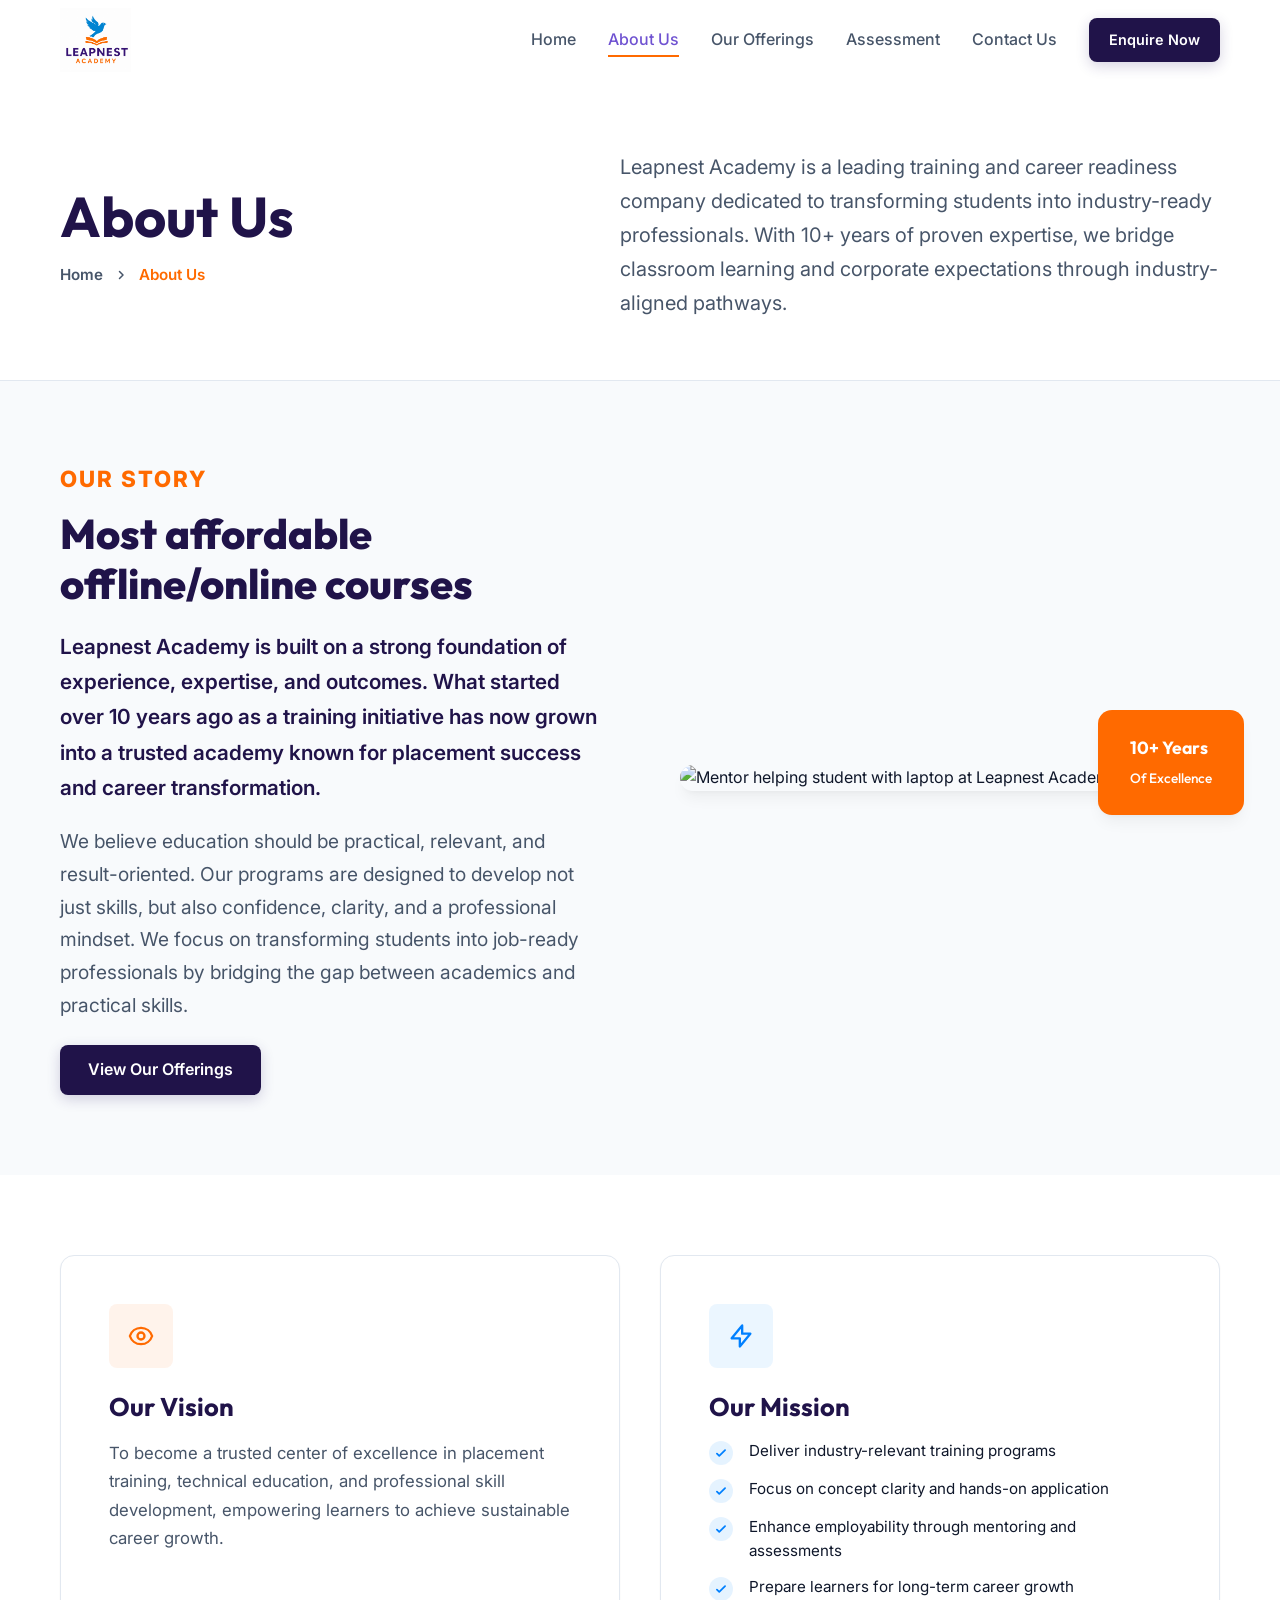
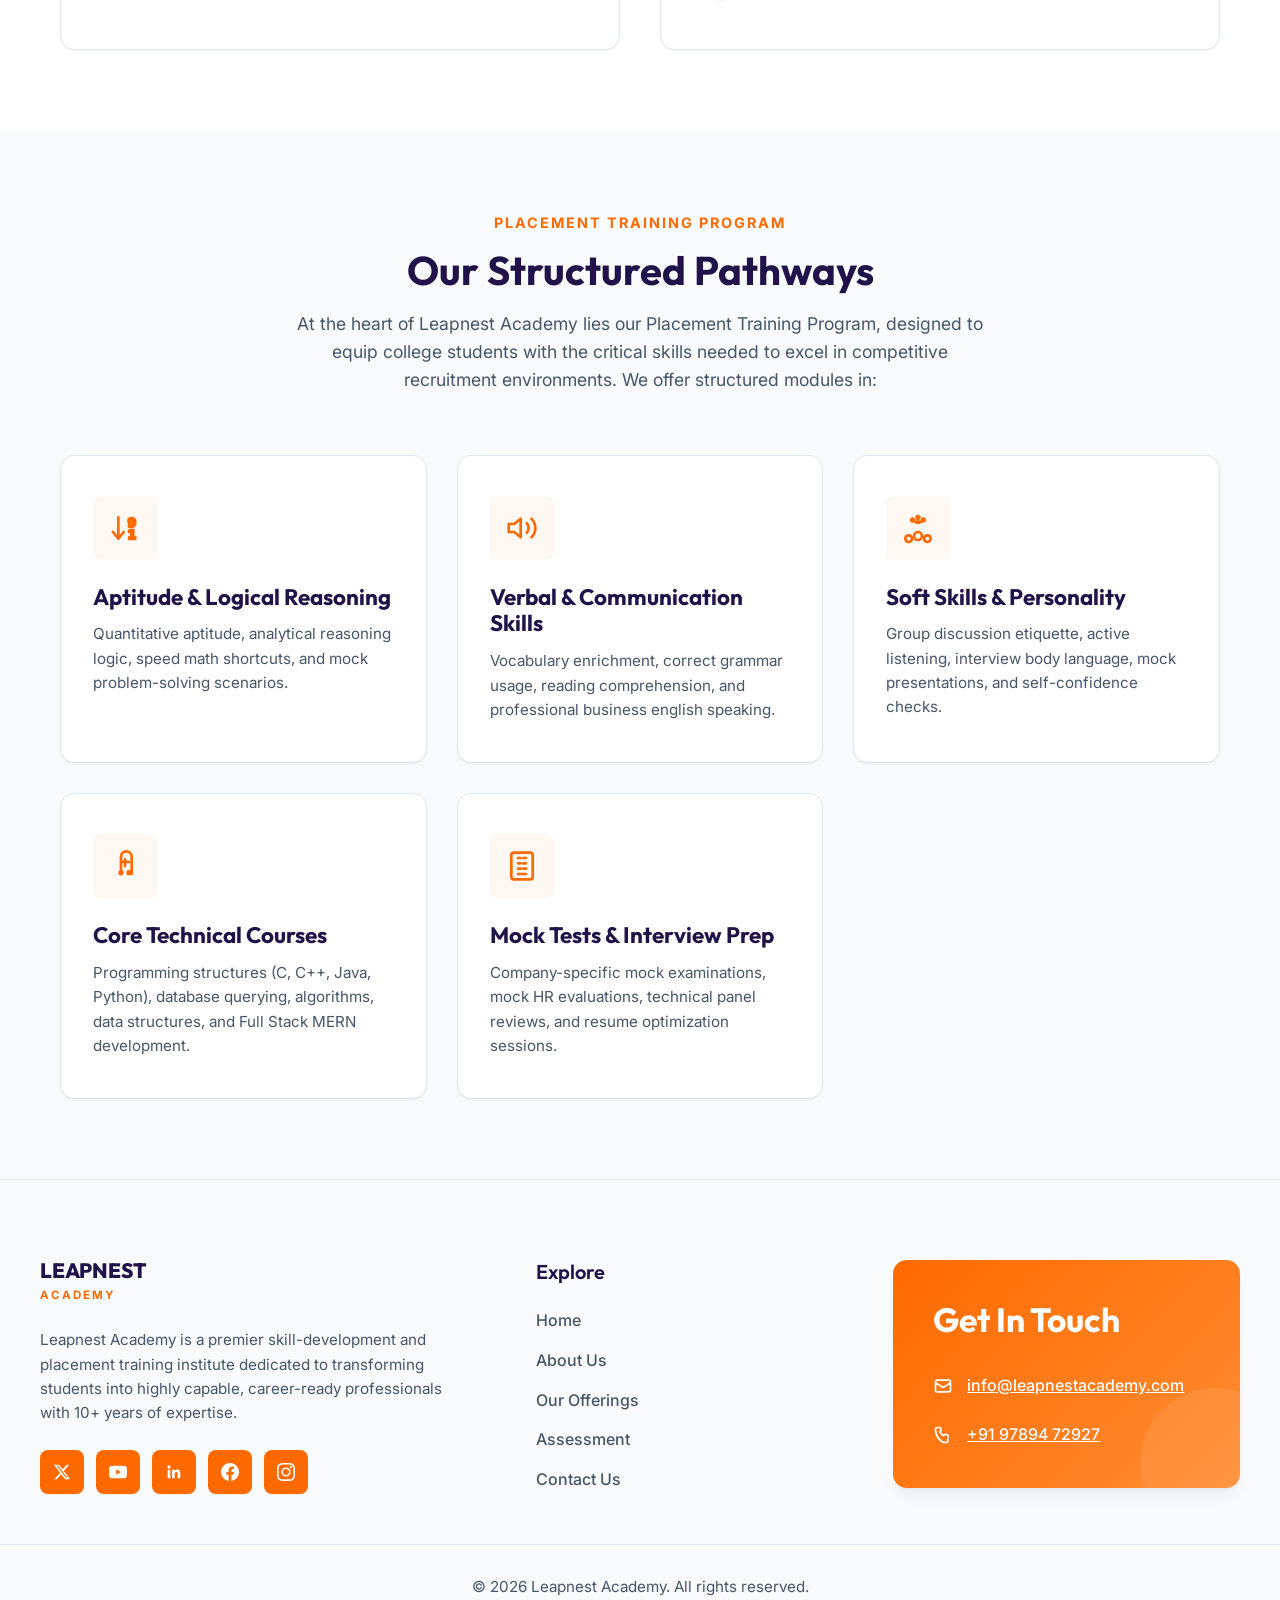
==== about-us.html @ f8c3e427 "Initial commit of Leapnest Academy website" ====
<!DOCTYPE html>
<html lang="en">
<head>
  <meta charset="utf-8">
  <meta name="viewport" content="width=device-width, initial-scale=1.0">
  <title>About Us | Leapnest Academy</title>
  <meta name="description" content="Discover Leapnest Academy's history, vision, and mission. Over 14 years of placement training excellence, skill development, and career mentoring in Coimbatore.">
  <link rel="stylesheet" href="css/styles.css">
</head>
<body>

  <!-- Header -->
  <header class="header">
    <div class="container header__container">
      <a href="index.html" class="logo" id="header-logo" style="display: flex; align-items: center;">
        <img src="images/logo.png" alt="Leapnest Academy Logo" style="height: 65px; width: auto; display: block; object-fit: contain;">
      </a>
      
      <nav class="nav" id="main-navigation">
        <ul class="nav__list">
          <li><a href="index.html" class="nav__link">Home</a></li>
          <li><a href="about-us.html" class="nav__link nav__link--active">About Us</a></li>
          <li><a href="our-offerings.html" class="nav__link">Our Offerings</a></li>
          <li><a href="student-assessment.html" class="nav__link">Assessment</a></li>
          <li><a href="contact-us.html" class="nav__link">Contact Us</a></li>
          <li><a href="contact-us.html" class="btn btn--primary" style="padding: 10px 20px; font-size: 0.9rem;">Enquire Now</a></li>
        </ul>
      </nav>
      
      <button class="nav-toggle" aria-label="Toggle Navigation Menu">
        <span></span>
        <span></span>
        <span></span>
      </button>
    </div>
  </header>

  <!-- Page Banner (Educoast Sleek White style) -->
  <section class="page-banner">
    <div class="container page-banner__grid">
      <div style="text-align: left;">
        <h1 class="page-banner__title">About Us</h1>
        <div class="page-banner__breadcrumbs">
          <a href="index.html">Home</a>
          <span>
            <svg xmlns="http://www.w3.org/2000/svg" fill="none" viewBox="0 0 24 24" stroke="currentColor" stroke-width="3" width="12" height="12">
              <path stroke-linecap="round" stroke-linejoin="round" d="M9 5l7 7-7 7" />
            </svg>
          </span>
          <span style="color: var(--clr-accent);">About Us</span>
        </div>
      </div>
      <div>
        <p class="page-banner__desc">Leapnest Academy is a leading training and career readiness company dedicated to transforming students into industry-ready professionals. With 10+ years of proven expertise, we bridge classroom learning and corporate expectations through industry-aligned pathways.</p>
      </div>
    </div>
  </section>

  <!-- Our Story Section -->
  <section class="section-padding">
    <div class="container feature-grid">
      <div class="feature-grid__content animate-on-scroll">
        <span class="section-header__tag" style="text-align: left; margin-bottom: 12px; font-size: 1.4rem; font-weight: 800; letter-spacing: 2px; display: block;">Our Story</span>
        <h2 class="section-header__title" style="text-align: left; margin-bottom: 20px; font-size: 2.6rem; font-weight: 800; line-height: 1.2;">Most affordable offline/online courses</h2>
        <p class="card__desc" style="font-size: 1.3rem; margin-bottom: 20px; line-height: 1.7; color: var(--clr-primary); font-weight: 600;">
          Leapnest Academy is built on a strong foundation of experience, expertise, and outcomes. What started over 10 years ago as a training initiative has now grown into a trusted academy known for placement success and career transformation.
        </p>
        <p class="card__desc" style="font-size: 1.2rem; line-height: 1.7; margin-bottom: 24px; color: var(--clr-text-muted);">
          We believe education should be practical, relevant, and result-oriented. Our programs are designed to develop not just skills, but also confidence, clarity, and a professional mindset. We focus on transforming students into job-ready professionals by bridging the gap between academics and practical skills.
        </p>
        <a href="our-offerings.html" class="btn btn--primary">View Our Offerings</a>
      </div>
      <div class="feature-grid__image-container animate-on-scroll">
        <div class="feature-grid__img-wrapper" style="border-radius: var(--radius-lg); overflow: hidden; box-shadow: var(--shadow-lg);">
          <img src="https://images.unsplash.com/photo-1524178232363-1fb2b075b655?auto=format&fit=crop&w=600&q=80" alt="Mentor helping student with laptop at Leapnest Academy">
        </div>
        <div class="feature-grid__badge" style="background-color: var(--clr-accent); color: var(--clr-bg-white);">
          10+ Years<br><span style="font-weight:500; font-size:0.85rem;">Of Excellence</span>
        </div>
      </div>
    </div>
  </section>

  <!-- Vision & Mission section -->
  <section class="section-padding" style="background-color: var(--clr-bg-white);">
    <div class="container">
      <div class="feature-grid" style="align-items: stretch; gap: 40px;">
        <!-- Vision -->
        <div class="card animate-on-scroll" style="display:flex; flex-direction:column; padding: 48px;">
          <div class="card__icon" style="background-color: rgba(255,109,0,0.08); color: var(--clr-accent);">
            <svg xmlns="http://www.w3.org/2000/svg" fill="none" viewBox="0 0 24 24" stroke="currentColor" stroke-width="2">
              <path stroke-linecap="round" stroke-linejoin="round" d="M15 12a3 3 0 11-6 0 3 3 0 016 0z" />
              <path stroke-linecap="round" stroke-linejoin="round" d="M2.458 12C3.732 7.943 7.523 5 12 5c4.478 0 8.268 2.943 9.542 7-1.274 4.057-5.064 7-9.542 7-4.477 0-8.268-2.943-9.542-7z" />
            </svg>
          </div>
          <h3 class="card__title" style="font-size: 1.6rem; margin-bottom: 16px;">Our Vision</h3>
          <p class="card__desc" style="font-size: 1.05rem; line-height: 1.7; flex-grow: 1;">
            To become a trusted center of excellence in placement training, technical education, and professional skill development, empowering learners to achieve sustainable career growth.
          </p>
        </div>

        <!-- Mission -->
        <div class="card animate-on-scroll" style="display:flex; flex-direction:column; padding: 48px;">
          <div class="card__icon" style="background-color: rgba(0,136,255,0.08); color: var(--clr-blue);">
            <svg xmlns="http://www.w3.org/2000/svg" fill="none" viewBox="0 0 24 24" stroke="currentColor" stroke-width="2">
              <path stroke-linecap="round" stroke-linejoin="round" d="M13 10V3L4 14h7v7l9-11h-7z" />
            </svg>
          </div>
          <h3 class="card__title" style="font-size: 1.6rem; margin-bottom: 16px;">Our Mission</h3>
          <ul class="feature-grid__list" style="margin-top: 0; gap: 12px; text-align: left;">
            <li class="feature-grid__item">
              <span class="feature-grid__check" style="background-color: rgba(0,136,255,0.1); color: var(--clr-blue);"><svg xmlns="http://www.w3.org/2000/svg" fill="none" viewBox="0 0 24 24" stroke="currentColor"><path stroke-linecap="round" stroke-linejoin="round" stroke-width="3" d="M5 13l4 4L19 7"/></svg></span>
              <div class="feature-grid__item-text"><p style="color: var(--clr-text-main);">Deliver industry-relevant training programs</p></div>
            </li>
            <li class="feature-grid__item">
              <span class="feature-grid__check" style="background-color: rgba(0,136,255,0.1); color: var(--clr-blue);"><svg xmlns="http://www.w3.org/2000/svg" fill="none" viewBox="0 0 24 24" stroke="currentColor"><path stroke-linecap="round" stroke-linejoin="round" stroke-width="3" d="M5 13l4 4L19 7"/></svg></span>
              <div class="feature-grid__item-text"><p style="color: var(--clr-text-main);">Focus on concept clarity and hands-on application</p></div>
            </li>
            <li class="feature-grid__item">
              <span class="feature-grid__check" style="background-color: rgba(0,136,255,0.1); color: var(--clr-blue);"><svg xmlns="http://www.w3.org/2000/svg" fill="none" viewBox="0 0 24 24" stroke="currentColor"><path stroke-linecap="round" stroke-linejoin="round" stroke-width="3" d="M5 13l4 4L19 7"/></svg></span>
              <div class="feature-grid__item-text"><p style="color: var(--clr-text-main);">Enhance employability through mentoring and assessments</p></div>
            </li>
            <li class="feature-grid__item">
              <span class="feature-grid__check" style="background-color: rgba(0,136,255,0.1); color: var(--clr-blue);"><svg xmlns="http://www.w3.org/2000/svg" fill="none" viewBox="0 0 24 24" stroke="currentColor"><path stroke-linecap="round" stroke-linejoin="round" stroke-width="3" d="M5 13l4 4L19 7"/></svg></span>
              <div class="feature-grid__item-text"><p style="color: var(--clr-text-main);">Prepare learners for long-term career growth</p></div>
            </li>
          </ul>
        </div>
      </div>
    </div>
  </section>

  <!-- Placement Training Program Framework (Educoast Style) -->
  <section class="section-padding">
    <div class="container">
      <div class="section-header animate-on-scroll">
        <span class="section-header__tag">Placement Training Program</span>
        <h2 class="section-header__title">Our Structured Pathways</h2>
        <p class="section-header__subtitle">At the heart of Leapnest Academy lies our Placement Training Program, designed to equip college students with the critical skills needed to excel in competitive recruitment environments. We offer structured modules in:</p>
      </div>

      <div class="grid-cards" style="grid-template-columns: repeat(auto-fit, minmax(280px, 1fr));">
        <!-- Module 1: Aptitude & Logical Reasoning -->
        <div class="card animate-on-scroll">
          <div class="card__icon" style="color: var(--clr-accent); background-color: rgba(255,109,0,0.05);">
            <svg viewBox="0 0 24 24" width="48" height="48" fill="none" stroke="currentColor" stroke-width="2" stroke-linecap="round" stroke-linejoin="round" style="width: 32px; height: 32px;">
              <path d="M7 4v16M3 15l4 5 4-5" />
              <text x="14" y="11" font-size="9" font-weight="900" font-family="system-ui" fill="currentColor">9</text>
              <text x="14" y="20" font-size="9" font-weight="900" font-family="system-ui" fill="currentColor">1</text>
            </svg>
          </div>
          <h3 class="card__title">Aptitude &amp; Logical Reasoning</h3>
          <p class="card__desc">Quantitative aptitude, analytical reasoning logic, speed math shortcuts, and mock problem-solving scenarios.</p>
        </div>

        <!-- Module 2: Verbal & Communication Skills -->
        <div class="card animate-on-scroll">
          <div class="card__icon" style="color: var(--clr-accent); background-color: rgba(255,109,0,0.05);">
            <svg viewBox="0 0 24 24" width="48" height="48" fill="none" stroke="currentColor" stroke-width="2" stroke-linecap="round" stroke-linejoin="round" style="width: 32px; height: 32px;">
              <path d="M11 5L6 9H2v6h4l5 4V5z" />
              <path d="M15.54 8.46a5 5 0 010 7.07M19.07 4.93a10 10 0 010 14.14" />
            </svg>
          </div>
          <h3 class="card__title">Verbal &amp; Communication Skills</h3>
          <p class="card__desc">Vocabulary enrichment, correct grammar usage, reading comprehension, and professional business english speaking.</p>
        </div>

        <!-- Module 3: Soft Skills & Personality Development -->
        <div class="card animate-on-scroll">
          <div class="card__icon" style="color: var(--clr-accent); background-color: rgba(255,109,0,0.05);">
            <svg viewBox="0 0 24 24" width="48" height="48" fill="none" stroke="currentColor" stroke-width="2" stroke-linecap="round" stroke-linejoin="round" style="width: 32px; height: 32px;">
              <circle cx="12" cy="18" r="3" />
              <circle cx="5" cy="20" r="2.5" />
              <circle cx="19" cy="20" r="2.5" />
              <path d="M12 4v4M8 6l3 2M16 6l-3 2" />
              <circle cx="12" cy="4" r="1" />
              <circle cx="8" cy="6" r="1" />
              <circle cx="16" cy="6" r="1" />
            </svg>
          </div>
          <h3 class="card__title">Soft Skills &amp; Personality</h3>
          <p class="card__desc">Group discussion etiquette, active listening, interview body language, mock presentations, and self-confidence checks.</p>
        </div>

        <!-- Module 4: Core Technical Courses -->
        <div class="card animate-on-scroll">
          <div class="card__icon" style="color: var(--clr-accent); background-color: rgba(255,109,0,0.05);">
            <svg viewBox="0 0 24 24" width="48" height="48" fill="none" stroke="currentColor" stroke-width="2" stroke-linecap="round" stroke-linejoin="round" style="width: 32px; height: 32px;">
              <path d="M9 18V5a4 4 0 018 0v13" />
              <path d="M12 7v5M15 9h-6" />
              <circle cx="9" cy="17" r="1" fill="currentColor"/>
              <circle cx="15" cy="17" r="1" fill="currentColor"/>
            </svg>
          </div>
          <h3 class="card__title">Core Technical Courses</h3>
          <p class="card__desc">Programming structures (C, C++, Java, Python), database querying, algorithms, data structures, and Full Stack MERN development.</p>
        </div>

        <!-- Module 5: Company Specific Mock Tests & Interview Prep -->
        <div class="card animate-on-scroll" style="grid-column: span 1;">
          <div class="card__icon" style="color: var(--clr-accent); background-color: rgba(255,109,0,0.05);">
            <svg viewBox="0 0 24 24" width="48" height="48" fill="none" stroke="currentColor" stroke-width="2" stroke-linecap="round" stroke-linejoin="round" style="width: 32px; height: 32px;">
              <rect x="4" y="2" width="16" height="20" rx="2" />
              <path d="M9 6h2M9 10h2M9 14h2M13 6h2M13 10h2M13 14h2M9 18h6" />
            </svg>
          </div>
          <h3 class="card__title">Mock Tests &amp; Interview Prep</h3>
          <p class="card__desc">Company-specific mock examinations, mock HR evaluations, technical panel reviews, and resume optimization sessions.</p>
        </div>
      </div>
    </div>
  </section>

  <!-- Footer (Educoast Style, Leapnest Orange theme) -->
  <footer class="footer">
    <div class="container footer__main">
      <div class="footer__about">
        <a href="index.html" class="logo">
          <div class="logo__text-wrapper" style="margin-left: 0;">
            <span class="logo__text" style="color: var(--clr-primary); font-size: 1.3rem; line-height: 1; font-weight: 800;">LEAPNEST</span>
            <span class="logo__text-sub" style="font-family: 'Inter', sans-serif; font-size: 0.72rem; font-weight: 700; color: var(--clr-accent); letter-spacing: 2px; display:block;">ACADEMY</span>
          </div>
        </a>
        <p class="footer__desc">Leapnest Academy is a premier skill-development and placement training institute dedicated to transforming students into highly capable, career-ready professionals with 10+ years of expertise.</p>
        
        <!-- Social Media Logos & Links (Brand themed - Leapnest Orange) -->
        <div class="footer__socials">
          <a href="https://x.com" class="footer__social-btn" target="_blank" rel="noopener noreferrer" aria-label="X (Twitter)">
            <svg viewBox="0 0 24 24" xmlns="http://www.w3.org/2000/svg"><path d="M18.244 2.25h3.308l-7.227 8.26 8.502 11.24H16.17l-5.214-6.817L4.99 21.75H1.68l7.73-8.835L1.254 2.25H8.08l4.713 6.231zm-1.161 17.52h1.833L7.084 4.126H5.117z"/></svg>
          </a>
          <a href="https://youtube.com" class="footer__social-btn" target="_blank" rel="noopener noreferrer" aria-label="YouTube">
            <svg viewBox="0 0 24 24" xmlns="http://www.w3.org/2000/svg"><path d="M23.498 6.163a3.003 3.003 0 00-2.11-2.11C19.517 3.545 12 3.545 12 3.545s-7.517 0-9.388.508a3.003 3.003 0 00-2.11 2.11C0 8.033 0 12 0 12s0 3.967.502 5.837a3.003 3.003 0 002.11 2.11c1.871.508 9.388.508 9.388.508s7.517 0 9.388-.508a3.003 3.003 0 002.11-2.11C24 15.967 24 12 24 12s0-3.967-.502-5.837zM9.545 15.568V8.432L15.818 12l-6.273 3.568z"/></svg>
          </a>
          <a href="https://linkedin.com" class="footer__social-btn" target="_blank" rel="noopener noreferrer" aria-label="LinkedIn">
            <svg viewBox="0 0 24 24" xmlns="http://www.w3.org/2000/svg"><path d="M20.447 20.452h-3.554v-5.569c0-1.328-.027-3.037-1.852-3.037-1.853 0-2.136 1.445-2.136 2.939v5.667H9.351V9h3.414v1.561h.046c.477-.9 1.637-1.85 3.37-1.85 3.601 0 4.267 2.37 4.267 5.455v6.286zM5.337 7.433c-1.144 0-2.063-.926-2.063-2.065 0-1.138.92-2.063 2.063-2.063 1.14 0 2.064.925 2.064 2.063 0 1.139-.925 2.065-2.064 2.065zm1.782 13.019H3.555V9h3.564v11.452z"/></svg>
          </a>
          <a href="https://facebook.com" class="footer__social-btn" target="_blank" rel="noopener noreferrer" aria-label="Facebook">
            <svg viewBox="0 0 24 24" xmlns="http://www.w3.org/2000/svg"><path d="M24 12.073c0-6.627-5.373-12-12-12s-12 5.373-12 12c0 5.99 4.388 10.954 10.125 11.854v-8.385H7.078v-3.47h3.047V9.43c0-3.007 1.792-4.669 4.533-4.669 1.312 0 2.686.235 2.686.235v2.953H15.83c-1.491 0-1.956.925-1.956 1.874v2.25h3.328l-.532 3.47h-2.796v8.385C19.612 23.027 24 18.062 24 12.073z"/></svg>
          </a>
          <a href="https://instagram.com" class="footer__social-btn" target="_blank" rel="noopener noreferrer" aria-label="Instagram">
            <svg viewBox="0 0 24 24" xmlns="http://www.w3.org/2000/svg"><path d="M12 2.163c3.204 0 3.584.012 4.85.07 3.252.148 4.771 1.691 4.919 4.919.058 1.265.069 1.645.069 4.849 0 3.205-.012 3.584-.069 4.849-.149 3.225-1.664 4.771-4.919 4.919-1.266.058-1.644.07-4.85.07-3.204 0-3.584-.012-4.849-.07-3.26-.149-4.771-1.699-4.919-4.92-.058-1.265-.07-1.644-.07-4.849 0-3.204.013-3.583.07-4.849.149-3.227 1.664-4.771 4.919-4.919 1.266-.057 1.645-.069 4.849-.069zM12 0C8.741 0 8.333.014 7.053.072 2.695.272.273 2.69.073 7.051.014 8.333 0 8.741 0 12c0 3.259.014 3.668.072 4.948.2 4.358 2.618 6.78 6.98 6.98 1.281.058 1.689.072 4.948.072 3.259 0 3.668-.014 4.948-.072 4.354-.2 6.782-2.618 6.979-6.98.059-1.28.073-1.689.073-4.948 0-3.259-.014-3.667-.072-4.947-.196-4.354-2.617-6.78-6.979-6.98C15.668.014 15.259 0 12 0zm0 5.838a6.162 6.162 0 100 12.324 6.162 6.162 0 000-12.324zM12 16a4 4 0 110-8 4 4 0 010 8zm6.406-11.845a1.44 1.44 0 100 2.881 1.44 1.44 0 000-2.881z"/></svg>
          </a>
        </div>
      </div>

      <div>
        <h4 class="footer__title">Explore</h4>
        <ul class="footer__links">
          <li><a href="index.html" class="footer__link">Home</a></li>
          <li><a href="about-us.html" class="footer__link">About Us</a></li>
          <li><a href="our-offerings.html" class="footer__link">Our Offerings</a></li>
          <li><a href="student-assessment.html" class="footer__link">Assessment</a></li>
          <li><a href="contact-us.html" class="footer__link">Contact Us</a></li>
        </ul>
      </div>

      <!-- Get In Touch Card Component -->
      <div class="footer__contact-card">
        <h4 class="footer__contact-card-title">Get In Touch</h4>
        <div class="footer__contact-item">
          <div class="footer__contact-icon">
            <svg xmlns="http://www.w3.org/2000/svg" fill="none" viewBox="0 0 24 24" stroke="currentColor" stroke-width="2">
              <path stroke-linecap="round" stroke-linejoin="round" d="M3 8l7.89 5.26a2 2 0 002.22 0L21 8M5 19h14a2 2 0 002-2V7a2 2 0 00-2-2H5a2 2 0 00-2 2v10a2 2 0 002 2z" />
            </svg>
          </div>
          <div class="footer__contact-text"><a href="mailto:info@leapnestacademy.com">info@leapnestacademy.com</a></div>
        </div>
        <div class="footer__contact-item">
          <div class="footer__contact-icon">
            <svg xmlns="http://www.w3.org/2000/svg" fill="none" viewBox="0 0 24 24" stroke="currentColor" stroke-width="2">
              <path stroke-linecap="round" stroke-linejoin="round" d="M3 5a2 2 0 012-2h3.28a1 1 0 01.94.725l.548 2.2a1 1 0 01-.321.988l-1.305.98a10.582 10.582 0 004.872 4.872l.98-1.305a1 1 0 01.988-.321l2.2.548a1 1 0 01.725.94V19a2 2 0 01-2 2h-1C9.716 21 3 14.284 3 6V5z" />
            </svg>
          </div>
          <div class="footer__contact-text"><a href="tel:+919789472927">+91 97894 72927</a></div>
        </div>
      </div>
    </div>
    <div class="footer__copyright">
      <div class="container">
        &copy; 2026 Leapnest Academy. All rights reserved.
      </div>
    </div>
  </footer>

  <script src="js/app.js"></script>
</body>
</html>
---- css/styles.css ----
@import url('https://fonts.googleapis.com/css2?family=Inter:wght@300;400;500;600&family=Outfit:wght@400;600;700&display=swap');

:root {
  --font-heading: 'Outfit', 'Inter', sans-serif;
  --font-body: 'Inter', sans-serif;
  
  /* Modern HSL Color Palette */
  --clr-primary-h: 254;
  --clr-primary-s: 58%;
  --clr-primary-l: 18%; /* Deep Violet #2f1c6a */
  --clr-primary: hsl(var(--clr-primary-h), var(--clr-primary-s), var(--clr-primary-l));
  --clr-primary-light: hsl(var(--clr-primary-h), var(--clr-primary-s), 57%); /* #673de6 */
  
  --clr-accent-h: 25;
  --clr-accent-s: 100%;
  --clr-accent-l: 50%; /* Vibrant Orange #ff6d00 */
  --clr-accent: hsl(var(--clr-accent-h), var(--clr-accent-s), var(--clr-accent-l));
  
  --clr-blue-h: 210;
  --clr-blue-s: 100%;
  --clr-blue-l: 50%; /* Brand Blue #0088ff */
  --clr-blue: hsl(var(--clr-blue-h), var(--clr-blue-s), var(--clr-blue-l));
  
  /* Neutral Color Palette */
  --clr-bg-light: #f8fafc;
  --clr-bg-white: #ffffff;
  --clr-bg-card: #ffffff;
  --clr-border: #e2e8f0;
  --clr-text-main: #0f172a; /* Slate 900 */
  --clr-text-muted: #475569; /* Slate 600 */
  
  /* Glassmorphism & Effects */
  --glass-bg: rgba(255, 255, 255, 0.7);
  --glass-border: rgba(255, 255, 255, 0.4);
  --glass-blur: blur(12px);
  
  /* Shadow Tokens */
  --shadow-sm: 0 1px 2px 0 rgba(0, 0, 0, 0.05);
  --shadow-md: 0 4px 6px -1px rgba(0, 0, 0, 0.08), 0 2px 4px -2px rgba(0, 0, 0, 0.08);
  --shadow-lg: 0 10px 15px -3px rgba(0, 0, 0, 0.05), 0 4px 6px -4px rgba(0, 0, 0, 0.05);
  --shadow-xl: 0 20px 25px -5px rgba(0, 0, 0, 0.1), 0 8px 10px -6px rgba(0, 0, 0, 0.05);
  --shadow-glow: 0 0 20px rgba(103, 61, 230, 0.15);
  
  /* Radius */
  --radius-sm: 8px;
  --radius-md: 14px;
  --radius-lg: 24px;
  --radius-round: 9999px;
  
  /* Transitions */
  --transition-smooth: all 0.4s cubic-bezier(0.16, 1, 0.3, 1);
  --transition-fast: all 0.2s ease;
}

/* Reset */
*, *::before, *::after {
  box-sizing: border-box;
  margin: 0;
  padding: 0;
}

html {
  scroll-behavior: smooth;
  font-size: 16px;
}

body {
  font-family: var(--font-body);
  color: var(--clr-text-main);
  background-color: var(--clr-bg-light);
  line-height: 1.6;
  overflow-x: hidden;
}

h1, h2, h3, h4, h5, h6 {
  font-family: var(--font-heading);
  font-weight: 700;
  line-height: 1.2;
  color: var(--clr-primary);
}

a {
  text-decoration: none;
  color: inherit;
  transition: var(--transition-fast);
}

ul {
  list-style: none;
}

img {
  max-width: 100%;
  height: auto;
  display: block;
}

button, input, textarea, select {
  font-family: inherit;
  font-size: inherit;
  outline: none;
  border: none;
}

/* Global Layout Containers */
.container {
  width: 100%;
  max-width: 1200px;
  margin-left: auto;
  margin-right: auto;
  padding-left: 20px;
  padding-right: 20px;
}

.section-padding {
  padding-top: 80px;
  padding-bottom: 80px;
}

@media (max-width: 768px) {
  .section-padding {
    padding-top: 60px;
    padding-bottom: 60px;
  }
}

/* Header & Navigation */
.header {
  position: fixed;
  top: 0;
  left: 0;
  width: 100%;
  z-index: 1000;
  background-color: var(--glass-bg);
  backdrop-filter: var(--glass-blur);
  -webkit-backdrop-filter: var(--glass-blur);
  border-bottom: 1px solid var(--glass-border);
  transition: var(--transition-smooth);
}

.header--scrolled {
  background-color: rgba(255, 255, 255, 0.95);
  box-shadow: var(--shadow-md);
}

.header__container {
  display: flex;
  justify-content: space-between;
  align-items: center;
  height: 80px;
}

.logo {
  display: flex;
  align-items: center;
  gap: 12px;
}

.logo__img {
  height: 52px;
  width: auto;
}

.logo__text {
  font-family: var(--font-heading);
  font-size: 1.35rem;
  font-weight: 700;
  letter-spacing: -0.2px;
  color: var(--clr-primary);
}

.nav__list {
  display: flex;
  gap: 32px;
  align-items: center;
}

.nav__link {
  font-weight: 500;
  color: var(--clr-text-muted);
  position: relative;
  padding: 8px 0;
}

.nav__link::after {
  content: '';
  position: absolute;
  bottom: 0;
  left: 0;
  width: 0;
  height: 2px;
  background-color: var(--clr-accent);
  transition: var(--transition-smooth);
}

.nav__link:hover,
.nav__link--active {
  color: var(--clr-primary-light);
}

.nav__link:hover::after,
.nav__link--active::after {
  width: 100%;
}

/* Buttons */
.btn {
  display: inline-flex;
  align-items: center;
  justify-content: center;
  padding: 12px 28px;
  font-weight: 600;
  border-radius: var(--radius-sm);
  transition: var(--transition-smooth);
  cursor: pointer;
  gap: 8px;
}

.btn--primary {
  background-color: var(--clr-primary);
  color: var(--clr-bg-white);
  box-shadow: 0 4px 14px rgba(47, 28, 106, 0.2);
}

.btn--primary:hover {
  background-color: var(--clr-primary-light);
  transform: translateY(-2px);
  box-shadow: 0 6px 20px rgba(103, 61, 230, 0.3);
}

.btn--accent {
  background-color: var(--clr-accent);
  color: var(--clr-bg-white);
  box-shadow: 0 4px 14px rgba(255, 109, 0, 0.2);
}

.btn--accent:hover {
  background-color: #ff8533;
  transform: translateY(-2px);
  box-shadow: 0 6px 20px rgba(255, 109, 0, 0.35);
}

.btn--secondary {
  background-color: transparent;
  color: var(--clr-primary);
  border: 2px solid var(--clr-primary);
}

.btn--secondary:hover {
  background-color: var(--clr-primary);
  color: var(--clr-bg-white);
  transform: translateY(-2px);
}

/* Mobile Menu Toggle */
.nav-toggle {
  display: none;
  flex-direction: column;
  justify-content: space-between;
  width: 30px;
  height: 20px;
  background: transparent;
  cursor: pointer;
  z-index: 1001;
}

.nav-toggle span {
  width: 100%;
  height: 3px;
  background-color: var(--clr-primary);
  border-radius: 2px;
  transition: var(--transition-smooth);
}

/* Hero Section */
.hero {
  position: relative;
  min-height: 90vh;
  padding-top: 140px;
  display: flex;
  align-items: center;
  background: radial-gradient(circle at 80% 20%, rgba(103, 61, 230, 0.08) 0%, transparent 50%),
              radial-gradient(circle at 10% 80%, rgba(255, 109, 0, 0.05) 0%, transparent 40%);
  overflow: hidden;
}

.hero::before {
  content: '';
  position: absolute;
  width: 600px;
  height: 600px;
  border-radius: 50%;
  background: linear-gradient(135deg, rgba(103, 61, 230, 0.05), rgba(0, 136, 255, 0.05));
  top: -10%;
  right: -10%;
  z-index: -1;
  filter: blur(80px);
}

.hero__grid {
  display: grid;
  grid-template-columns: 1.1fr 0.9fr;
  gap: 60px;
  align-items: center;
}

.hero__title {
  font-size: 3.5rem;
  margin-bottom: 24px;
  line-height: 1.1;
}

.hero__title span {
  color: var(--clr-accent);
}

.hero__subtitle {
  font-size: 1.25rem;
  color: var(--clr-text-muted);
  margin-bottom: 36px;
  max-width: 580px;
}

.hero__btns {
  display: flex;
  gap: 16px;
  margin-bottom: 48px;
}

.hero__image-container {
  position: relative;
  display: flex;
  justify-content: center;
  align-items: center;
}

.hero__img-wrapper {
  position: relative;
  width: 100%;
  max-width: 480px;
  border-radius: var(--radius-lg);
  overflow: hidden;
  box-shadow: var(--shadow-xl);
}

.hero__img-wrapper::after {
  content: '';
  position: absolute;
  inset: 0;
  background: linear-gradient(to top, rgba(47, 28, 106, 0.2), transparent);
}

/* Stats Section */
.stats {
  background: linear-gradient(135deg, var(--clr-primary) 0%, var(--clr-primary-light) 100%);
  color: var(--clr-bg-white);
  padding: 60px 0;
  position: relative;
  z-index: 10;
  box-shadow: var(--shadow-lg);
}

.stats__grid {
  display: grid;
  grid-template-columns: repeat(3, 1fr);
  gap: 40px;
  text-align: center;
}

.stats__number {
  font-family: var(--font-heading);
  font-size: 3rem;
  font-weight: 700;
  margin-bottom: 8px;
  color: var(--clr-accent);
}

.stats__title {
  font-size: 1.1rem;
  font-weight: 500;
  color: rgba(255, 255, 255, 0.9);
}

/* Section Header */
.section-header {
  text-align: center;
  max-width: 700px;
  margin: 0 auto 60px auto;
}

.section-header__tag {
  font-size: 0.9rem;
  text-transform: uppercase;
  letter-spacing: 2px;
  color: var(--clr-accent);
  font-weight: 700;
  margin-bottom: 12px;
  display: inline-block;
}

.section-header__title {
  font-size: 2.5rem;
  margin-bottom: 16px;
}

.section-header__subtitle {
  font-size: 1.1rem;
  color: var(--clr-text-muted);
}

/* Grid Cards (Services/Pillars) */
.grid-cards {
  display: grid;
  grid-template-columns: repeat(3, 1fr);
  gap: 30px;
}

.card {
  background-color: var(--clr-bg-white);
  border-radius: var(--radius-md);
  padding: 40px 32px;
  border: 1px solid var(--clr-border);
  box-shadow: var(--shadow-sm);
  transition: var(--transition-smooth);
  position: relative;
  overflow: hidden;
}

.card::before {
  content: '';
  position: absolute;
  top: 0;
  left: 0;
  width: 100%;
  height: 4px;
  background: linear-gradient(to right, var(--clr-blue), var(--clr-primary-light));
  transform: scaleX(0);
  transform-origin: left;
  transition: var(--transition-smooth);
}

.card:hover {
  transform: translateY(-8px);
  box-shadow: var(--shadow-xl), var(--shadow-glow);
  border-color: rgba(103, 61, 230, 0.15);
}

.card:hover::before {
  transform: scaleX(1);
}

.card__icon {
  width: 64px;
  height: 64px;
  border-radius: var(--radius-sm);
  background-color: rgba(103, 61, 230, 0.05);
  display: flex;
  align-items: center;
  justify-content: center;
  margin-bottom: 24px;
  color: var(--clr-primary-light);
  transition: var(--transition-smooth);
}

.card:hover .card__icon {
  background-color: var(--clr-primary-light);
  color: var(--clr-bg-white);
  transform: rotate(5deg) scale(1.05);
}

.card__icon svg {
  width: 28px;
  height: 28px;
}

.card__title {
  font-size: 1.4rem;
  margin-bottom: 12px;
  transition: var(--transition-fast);
}

.card:hover .card__title {
  color: var(--clr-primary-light);
}

.card__desc {
  color: var(--clr-text-muted);
  font-size: 0.95rem;
}

/* Feature Grid (Side-by-side Layout) */
.feature-grid {
  display: grid;
  grid-template-columns: repeat(2, 1fr);
  gap: 80px;
  align-items: center;
}

.feature-grid__image-container {
  position: relative;
}

.feature-grid__img-wrapper {
  border-radius: var(--radius-lg);
  overflow: hidden;
  box-shadow: var(--shadow-xl);
}

.feature-grid__img-wrapper img {
  width: 100%;
  transition: var(--transition-smooth);
}

.feature-grid:hover .feature-grid__img-wrapper img {
  transform: scale(1.03);
}

.feature-grid__badge {
  position: absolute;
  bottom: -24px;
  right: -24px;
  background-color: var(--clr-accent);
  color: var(--clr-bg-white);
  padding: 24px 32px;
  border-radius: var(--radius-md);
  box-shadow: var(--shadow-lg);
  font-weight: 700;
  font-family: var(--font-heading);
  font-size: 1.1rem;
}

.feature-grid__list {
  display: grid;
  gap: 20px;
  margin-top: 32px;
}

.feature-grid__item {
  display: flex;
  align-items: flex-start;
  gap: 16px;
}

.feature-grid__check {
  display: flex;
  align-items: center;
  justify-content: center;
  width: 24px;
  height: 24px;
  border-radius: 50%;
  background-color: rgba(255, 109, 0, 0.1);
  color: var(--clr-accent);
  flex-shrink: 0;
  margin-top: 2px;
}

.feature-grid__check svg {
  width: 14px;
  height: 14px;
  stroke-width: 3px;
}

.feature-grid__item-text h4 {
  font-size: 1.1rem;
  margin-bottom: 4px;
}

.feature-grid__item-text p {
  color: var(--clr-text-muted);
  font-size: 0.95rem;
}

/* Testimonial Section */
.testimonials {
  background-color: #f1f5f9;
}

.testimonial-card {
  max-width: 800px;
  margin: 0 auto;
  background-color: var(--clr-bg-white);
  border-radius: var(--radius-lg);
  padding: 60px;
  box-shadow: var(--shadow-lg);
  text-align: center;
  position: relative;
}

.testimonial-card__quote-icon {
  font-size: 5rem;
  color: rgba(103, 61, 230, 0.08);
  position: absolute;
  top: 10px;
  left: 30px;
  line-height: 1;
}

.testimonial-card__stars {
  color: #fbbf24;
  font-size: 1.4rem;
  margin-bottom: 24px;
}

.testimonial-card__quote {
  font-size: 1.5rem;
  font-weight: 500;
  color: var(--clr-primary);
  line-height: 1.5;
  margin-bottom: 32px;
  position: relative;
  z-index: 2;
}

.testimonial-card__profile {
  display: flex;
  align-items: center;
  justify-content: center;
  gap: 16px;
}

.testimonial-card__avatar {
  width: 64px;
  height: 64px;
  border-radius: 50%;
  object-fit: cover;
  border: 3px solid var(--clr-primary-light);
}

.testimonial-card__name {
  font-family: var(--font-heading);
  font-weight: 700;
  font-size: 1.15rem;
}

.testimonial-card__role {
  font-size: 0.9rem;
  color: var(--clr-text-muted);
}

/* Call to Action Section / Enquiry Form Combo */
.cta-enquiry {
  position: relative;
  background-color: var(--clr-primary);
  color: var(--clr-bg-white);
  overflow: hidden;
}

.cta-enquiry::before {
  content: '';
  position: absolute;
  inset: 0;
  background: radial-gradient(circle at 10% 20%, rgba(103, 61, 230, 0.1) 0%, transparent 60%);
}

.cta-enquiry__grid {
  display: grid;
  grid-template-columns: 1fr 1fr;
  gap: 80px;
  align-items: center;
  position: relative;
  z-index: 2;
}

.cta-enquiry__title {
  color: var(--clr-bg-white);
  font-size: 3rem;
  margin-bottom: 20px;
}

.cta-enquiry__desc {
  color: rgba(255, 255, 255, 0.8);
  font-size: 1.15rem;
  margin-bottom: 40px;
}

.enquiry-form-container {
  background-color: rgba(255, 255, 255, 0.08);
  backdrop-filter: var(--glass-blur);
  -webkit-backdrop-filter: var(--glass-blur);
  border: 1px solid rgba(255, 255, 255, 0.15);
  border-radius: var(--radius-lg);
  padding: 48px;
  box-shadow: var(--shadow-xl);
}

.enquiry-form {
  display: grid;
  gap: 20px;
}

.form-group {
  display: flex;
  flex-direction: column;
  gap: 8px;
}

.form-row {
  display: grid;
  grid-template-columns: 1fr 1fr;
  gap: 20px;
}

.form-label {
  font-weight: 500;
  font-size: 0.9rem;
  color: rgba(255, 255, 255, 0.9);
}

.form-input, .form-textarea {
  background-color: rgba(255, 255, 255, 0.08);
  border: 1px solid rgba(255, 255, 255, 0.15);
  padding: 14px 18px;
  border-radius: var(--radius-sm);
  color: var(--clr-bg-white);
  font-size: 1rem;
  transition: var(--transition-smooth);
}

.form-input::placeholder, .form-textarea::placeholder {
  color: rgba(255, 255, 255, 0.4);
}

.form-input:focus, .form-textarea:focus {
  border-color: var(--clr-accent);
  background-color: rgba(255, 255, 255, 0.12);
  box-shadow: 0 0 0 3px rgba(255, 109, 0, 0.2);
}

.form-textarea {
  resize: vertical;
  min-height: 120px;
}

/* Accordion Styling (Offerings Page) */
.accordion-list {
  display: grid;
  gap: 20px;
  max-width: 900px;
  margin: 0 auto;
}

.accordion-item {
  background-color: var(--clr-bg-white);
  border-radius: var(--radius-md);
  border: 1px solid var(--clr-border);
  overflow: hidden;
  box-shadow: var(--shadow-sm);
  transition: var(--transition-smooth);
}

.accordion-item:hover {
  box-shadow: var(--shadow-md);
  border-color: rgba(103, 61, 230, 0.15);
}

.accordion-header {
  display: flex;
  justify-content: space-between;
  align-items: center;
  padding: 24px 32px;
  cursor: pointer;
  user-select: none;
  background-color: var(--clr-bg-white);
  transition: var(--transition-smooth);
}

.accordion-header:hover {
  background-color: rgba(103, 61, 230, 0.02);
}

.accordion-title-container {
  display: flex;
  align-items: center;
  gap: 16px;
}

.accordion-icon-box {
  width: 44px;
  height: 44px;
  border-radius: var(--radius-sm);
  background-color: rgba(103, 61, 230, 0.05);
  display: flex;
  align-items: center;
  justify-content: center;
  color: var(--clr-primary-light);
}

.accordion-icon-box svg {
  width: 20px;
  height: 20px;
}

.accordion-title {
  font-size: 1.25rem;
  font-weight: 700;
}

.accordion-arrow {
  display: flex;
  align-items: center;
  justify-content: center;
  width: 32px;
  height: 32px;
  border-radius: 50%;
  border: 1px solid var(--clr-border);
  color: var(--clr-text-muted);
  transition: var(--transition-smooth);
}

.accordion-arrow svg {
  width: 14px;
  height: 14px;
  transition: var(--transition-smooth);
}

.accordion-item--active .accordion-arrow {
  background-color: var(--clr-primary-light);
  color: var(--clr-bg-white);
  border-color: var(--clr-primary-light);
}

.accordion-item--active .accordion-arrow svg {
  transform: rotate(180deg);
}

.accordion-content {
  max-height: 0;
  overflow: hidden;
  transition: max-height 0.4s cubic-bezier(0.16, 1, 0.3, 1);
  background-color: var(--clr-bg-white);
}

.accordion-content-inner {
  padding: 0 32px 32px 92px;
  border-top: 1px solid #f1f5f9;
  color: var(--clr-text-muted);
}

@media (max-width: 768px) {
  .accordion-content-inner {
    padding: 0 20px 24px 20px;
  }
}

.syllabus-list {
  display: grid;
  gap: 12px;
}

.syllabus-item {
  display: flex;
  align-items: center;
  gap: 12px;
}

.syllabus-bullet {
  width: 8px;
  height: 8px;
  border-radius: 50%;
  background-color: var(--clr-accent);
}

/* Contact Info Layout */
.contact-grid {
  display: grid;
  grid-template-columns: 0.9fr 1.1fr;
  gap: 60px;
}

.contact-info {
  display: grid;
  gap: 30px;
}

.contact-card {
  display: flex;
  gap: 20px;
  background-color: var(--clr-bg-white);
  padding: 32px;
  border-radius: var(--radius-md);
  border: 1px solid var(--clr-border);
  box-shadow: var(--shadow-sm);
}

.contact-card__icon {
  width: 52px;
  height: 52px;
  border-radius: var(--radius-sm);
  background-color: rgba(255, 109, 0, 0.08);
  color: var(--clr-accent);
  display: flex;
  align-items: center;
  justify-content: center;
  flex-shrink: 0;
}

.contact-card__icon svg {
  width: 24px;
  height: 24px;
}

.contact-card__title {
  font-size: 1.2rem;
  margin-bottom: 6px;
}

.contact-card__detail {
  color: var(--clr-text-muted);
  font-size: 0.95rem;
}

.map-card {
  background-color: var(--clr-bg-white);
  border-radius: var(--radius-lg);
  border: 1px solid var(--clr-border);
  padding: 16px;
  box-shadow: var(--shadow-md);
  height: 100%;
  min-height: 400px;
  display: flex;
  flex-direction: column;
}

.map-card__iframe-wrapper {
  flex-grow: 1;
  border-radius: var(--radius-md);
  overflow: hidden;
  position: relative;
}

/* Alert Notification styles */
.alert-popup {
  position: fixed;
  bottom: 30px;
  right: 30px;
  z-index: 2000;
  display: flex;
  align-items: center;
  gap: 16px;
  background-color: #0f172a;
  color: var(--clr-bg-white);
  padding: 20px 28px;
  border-radius: var(--radius-md);
  box-shadow: var(--shadow-xl);
  transform: translateY(150%);
  transition: var(--transition-smooth);
  border-left: 5px solid var(--clr-accent);
}

.alert-popup--show {
  transform: translateY(0);
}

.alert-popup__icon {
  color: var(--clr-accent);
  display: flex;
  align-items: center;
  justify-content: center;
}

.alert-popup__icon svg {
  width: 28px;
  height: 28px;
}

.alert-popup__title {
  font-weight: 700;
  font-size: 1.1rem;
  margin-bottom: 2px;
  font-family: var(--font-heading);
}

.alert-popup__text {
  font-size: 0.9rem;
  color: rgba(255, 255, 255, 0.8);
}

/* Footer (Educoast Style) */
.footer {
  background-color: var(--clr-bg-light); /* #f8fafc */
  color: var(--clr-text-muted);
  border-top: 1px solid var(--clr-border);
}

.footer .logo__text {
  color: var(--clr-primary) !important;
}

.footer .logo__text-sub {
  color: var(--clr-accent) !important;
}

.footer__main {
  padding: 80px 0 50px 0;
  display: grid;
  grid-template-columns: 1.2fr 0.8fr 1fr;
  gap: 80px;
  align-items: start;
}

.footer__desc {
  margin-top: 24px;
  font-size: 0.95rem;
  line-height: 1.6;
  color: var(--clr-text-muted);
}

.footer__title {
  color: var(--clr-primary);
  font-size: 1.25rem;
  margin-bottom: 24px;
  font-family: var(--font-heading);
  font-weight: 600;
}

.footer__links {
  display: grid;
  gap: 14px;
}

.footer__link {
  color: var(--clr-text-muted);
  font-weight: 500;
  transition: var(--transition-fast);
}

.footer__link:hover {
  color: var(--clr-primary-light);
  padding-left: 4px;
}

/* Get In Touch Card (Educoast Red Card style, themed in Leapnest Orange) */
.footer__contact-card {
  background: linear-gradient(135deg, var(--clr-accent) 0%, #ff8c33 100%);
  color: var(--clr-bg-white);
  border-radius: var(--radius-md);
  padding: 40px;
  box-shadow: var(--shadow-lg);
  display: grid;
  gap: 24px;
  position: relative;
  overflow: hidden;
}

.footer__contact-card::before {
  content: '';
  position: absolute;
  width: 150px;
  height: 150px;
  border-radius: 50%;
  background-color: rgba(255, 255, 255, 0.08);
  bottom: -50px;
  right: -50px;
  pointer-events: none;
}

.footer__contact-card-title {
  font-family: var(--font-heading);
  font-size: 1.8rem;
  font-weight: 700;
  color: var(--clr-bg-white);
  margin-bottom: 8px;
}

.footer__contact-item {
  display: flex;
  gap: 14px;
  align-items: center;
}

.footer__contact-icon {
  color: var(--clr-bg-white);
  flex-shrink: 0;
  display: flex;
  align-items: center;
  justify-content: center;
}

.footer__contact-icon svg {
  width: 20px;
  height: 20px;
}

.footer__contact-text {
  font-size: 1rem;
  font-weight: 500;
  color: var(--clr-bg-white);
}

.footer__contact-text a {
  color: var(--clr-bg-white);
  text-decoration: underline;
}

.footer__socials {
  display: flex;
  gap: 12px;
  margin-top: 24px;
}

.footer__social-btn {
  display: flex;
  align-items: center;
  justify-content: center;
  width: 44px;
  height: 44px;
  border-radius: 8px;
  background-color: var(--clr-accent); /* Orange brand themed */
  color: var(--clr-bg-white);
  box-shadow: var(--shadow-sm);
  transition: var(--transition-smooth);
}

.footer__social-btn:hover {
  background-color: var(--clr-primary); /* Leapnest Violet */
  color: var(--clr-bg-white);
  transform: translateY(-3px);
  box-shadow: var(--shadow-md);
}

.footer__social-btn svg {
  width: 18px;
  height: 18px;
  fill: currentColor;
}

.footer__copyright {
  border-top: 1px solid var(--clr-border);
  padding: 30px 0;
  text-align: center;
  font-size: 0.95rem;
  color: var(--clr-text-muted);
}

/* Page Banner (Educoast Sleek White style) */
.page-banner {
  background-color: var(--clr-bg-white);
  border-bottom: 1px solid var(--clr-border);
  padding: 150px 0 60px 0;
  position: relative;
  text-align: left;
}

.page-banner__grid {
  display: grid;
  grid-template-columns: 1fr 1.2fr;
  gap: 60px;
  align-items: center;
}

.page-banner__title {
  color: var(--clr-primary);
  font-size: 3.5rem;
  font-weight: 700;
  margin-bottom: 12px;
}

.page-banner__breadcrumbs {
  display: inline-flex;
  gap: 8px;
  align-items: center;
  font-size: 0.95rem;
  color: var(--clr-text-muted);
  font-weight: 600;
}

.page-banner__breadcrumbs span {
  display: flex;
  align-items: center;
}

.page-banner__breadcrumbs svg {
  width: 12px;
  height: 12px;
  margin: 0 4px;
}

.page-banner__breadcrumbs a:hover {
  color: var(--clr-primary-light);
  text-decoration: underline;
}

.page-banner__desc {
  font-size: 1.25rem;
  color: var(--clr-text-muted);
  line-height: 1.7;
}




/* Assessment Page Layout */
.assessment-container {
  display: grid;
  grid-template-columns: 1fr;
  gap: 40px;
  max-width: 980px;
  margin: 0 auto;
}

.assessment-iframe-card {
  background-color: var(--clr-bg-white);
  border-radius: var(--radius-lg);
  border: 1px solid var(--clr-border);
  box-shadow: var(--shadow-lg);
  padding: 24px;
  overflow: hidden;
}

.assessment-iframe-card iframe {
  width: 100%;
  min-height: 1200px;
  border: none;
  background-color: var(--clr-bg-white);
}

/* Responsive Overrides */
@media (max-width: 1024px) {
  .hero__title {
    font-size: 3rem;
  }
  .grid-cards {
    grid-template-columns: repeat(2, 1fr);
  }
  .footer__main {
    grid-template-columns: repeat(2, 1fr);
    gap: 50px;
  }
  .footer__main > *:last-child {
    grid-column: span 2;
  }
}

@media (max-width: 768px) {
  .nav {
    position: fixed;
    top: 80px;
    left: -100%;
    width: 100%;
    height: calc(100vh - 80px);
    background-color: var(--clr-bg-white);
    z-index: 999;
    transition: var(--transition-smooth);
    border-top: 1px solid var(--clr-border);
    padding: 40px 30px;
    box-shadow: var(--shadow-lg);
  }
  
  .nav--open {
    left: 0;
  }
  
  .nav__list {
    flex-direction: column;
    align-items: flex-start;
    gap: 24px;
    width: 100%;
  }
  
  .nav__link {
    font-size: 1.15rem;
    width: 100%;
    display: block;
  }
  
  .nav-toggle {
    display: flex;
  }
  
  .nav-toggle--open span:nth-child(1) {
    transform: rotate(45deg) translate(5px, 6px);
  }
  
  .nav-toggle--open span:nth-child(2) {
    opacity: 0;
  }
  
  .nav-toggle--open span:nth-child(3) {
    transform: rotate(-45deg) translate(6px, -7px);
  }
  
  .hero__grid {
    grid-template-columns: 1fr;
    gap: 40px;
    text-align: center;
  }
  
  .hero__subtitle {
    margin-left: auto;
    margin-right: auto;
  }
  
  .hero__btns {
    justify-content: center;
  }
  
  .stats__grid {
    grid-template-columns: 1fr;
    gap: 30px;
  }
  
  .grid-cards {
    grid-template-columns: 1fr;
  }
  
  .feature-grid {
    grid-template-columns: 1fr;
    gap: 50px;
  }
  
  .feature-grid__image-container {
    order: -1;
  }
  
  .cta-enquiry__grid {
    grid-template-columns: 1fr;
    gap: 50px;
    text-align: center;
  }
  
  .enquiry-form-container {
    padding: 30px 20px;
  }
  
  .form-row {
    grid-template-columns: 1fr;
  }
  
  .contact-grid {
    grid-template-columns: 1fr;
    gap: 40px;
  }
  
  .footer__main {
    grid-template-columns: 1fr;
  }
  
  .footer__main > * {
    grid-column: span 1 !important;
  }
}

/* --------------------------------------------------
   ADDITIONAL STYLES FOR REDESIGNED PAGES
   -------------------------------------------------- */

/* Overlapping Student Profile Avatars (Educoast Hero Style) */
.hero__trust-profiles {
  display: flex;
  align-items: center;
  gap: 12px;
  margin-top: 36px;
}

.avatar-stack {
  display: flex;
  align-items: center;
}

.avatar-stack__img {
  width: 44px;
  height: 44px;
  border-radius: 50%;
  border: 3px solid var(--clr-bg-light);
  object-fit: cover;
  margin-left: -14px;
  box-shadow: var(--shadow-sm);
  transition: var(--transition-fast);
}

.avatar-stack__img:first-child {
  margin-left: 0;
}

.avatar-stack__img:hover {
  transform: translateY(-4px) scale(1.05);
  z-index: 10;
}

.hero__trust-text {
  font-size: 0.95rem;
  font-weight: 600;
  color: var(--clr-text-muted);
}

/* Continuous Technology Marquee Slider (Educoast Partner Logo Style) */
.marquee-section {
  background-color: var(--clr-bg-white);
  padding: 50px 0;
  border-top: 1px solid var(--clr-border);
  border-bottom: 1px solid var(--clr-border);
  overflow: hidden;
  position: relative;
}

.marquee-section__title {
  text-align: center;
  font-size: 1rem;
  font-weight: 700;
  color: var(--clr-text-muted);
  text-transform: uppercase;
  letter-spacing: 2px;
  margin-bottom: 32px;
  font-family: var(--font-heading);
}

.marquee-container {
  overflow: hidden;
  width: 100%;
  position: relative;
  display: flex;
}

.marquee-track {
  display: flex;
  gap: 80px;
  width: max-content;
  animation: marqueeScroll 30s linear infinite;
}

.marquee-track:hover {
  animation-play-state: paused;
}

.marquee-item {
  display: flex;
  align-items: center;
  gap: 12px;
  font-family: var(--font-heading);
  font-size: 1.4rem;
  font-weight: 700;
  color: var(--clr-primary);
  opacity: 0.4;
  transition: var(--transition-fast);
  cursor: default;
  user-select: none;
}

.marquee-item:hover {
  opacity: 0.95;
  color: var(--clr-primary-light);
  transform: scale(1.05);
}

.marquee-item svg {
  width: 28px;
  height: 28px;
  fill: currentColor;
}

@keyframes marqueeScroll {
  0% {
    transform: translateX(0);
  }
  100% {
    transform: translateX(calc(-50% - 40px));
  }
}

/* Training Eco-system Card Grid (Educoast Style) */
.ecosystem-grid {
  display: grid;
  grid-template-columns: repeat(2, 1fr);
  gap: 40px;
  margin-top: 50px;
}

.ecosystem-card {
  background-color: var(--clr-bg-white);
  border-radius: 16px;
  overflow: hidden;
  box-shadow: var(--shadow-sm);
  border: 1px solid var(--clr-border);
  transition: var(--transition-smooth);
}

.ecosystem-card:hover {
  transform: translateY(-6px);
  box-shadow: var(--shadow-lg);
  border-color: rgba(103, 61, 230, 0.15);
}

.ecosystem-card__img-wrapper {
  width: 100%;
  aspect-ratio: 16 / 9;
  overflow: hidden;
  position: relative;
  background-color: #f1f5f9;
}

.ecosystem-card__img-wrapper img {
  width: 100%;
  height: 100%;
  object-fit: cover;
  transition: var(--transition-smooth);
}

.ecosystem-card:hover .ecosystem-card__img-wrapper img {
  transform: scale(1.04);
}

.ecosystem-card__title-box {
  padding: 24px 32px;
  background-color: #f8fafc;
  border-top: 1px solid #f1f5f9;
}

.ecosystem-card__title {
  font-family: var(--font-heading);
  font-size: 1.35rem;
  font-weight: 700;
  color: var(--clr-primary);
  margin: 0;
  transition: var(--transition-fast);
}

.ecosystem-card:hover .ecosystem-card__title {
  color: var(--clr-accent);
}

@media (max-width: 992px) {
  .ecosystem-grid {
    grid-template-columns: 1fr;
    gap: 30px;
  }
  .ecosystem-card {
    grid-column: span 1 !important;
  }
  .ecosystem-card__img-wrapper {
    aspect-ratio: 16 / 9 !important;
  }
}

/* Offerings Two-Column Program Cards (Image 2 Style) */
.program-section {
  background-color: #f8fafc;
  padding: 80px 0;
  border-top: 1px solid var(--clr-border);
}

.program-grid {
  display: grid;
  grid-template-columns: repeat(2, 1fr);
  gap: 40px;
}

.program-card {
  background-color: var(--clr-bg-white);
  border-radius: var(--radius-lg);
  border: 1px solid var(--clr-border);
  box-shadow: var(--shadow-md);
  overflow: hidden;
  display: flex;
  flex-direction: column;
  transition: var(--transition-smooth);
}

.program-card:hover {
  transform: translateY(-5px);
  box-shadow: var(--shadow-lg);
}

.program-card__img-wrapper {
  width: 100%;
  aspect-ratio: 16 / 9;
  overflow: hidden;
}

.program-card__img-wrapper img {
  width: 100%;
  height: 100%;
  object-fit: cover;
}

.program-card__content {
  padding: 40px;
  flex-grow: 1;
  display: flex;
  flex-direction: column;
}

.program-card__title {
  font-family: var(--font-heading);
  font-size: 1.8rem;
  font-weight: 700;
  color: var(--clr-primary);
  margin-bottom: 16px;
}

.program-card__desc {
  font-size: 1rem;
  color: var(--clr-text-muted);
  line-height: 1.6;
  margin-bottom: 24px;
}

.program-card__list {
  display: grid;
  gap: 14px;
  margin-bottom: 36px;
  flex-grow: 1;
}

.program-card__item {
  display: flex;
  align-items: flex-start;
  gap: 12px;
}

.program-card__check {
  color: var(--clr-accent); /* Orange checkmark */
  font-weight: bold;
  font-size: 1.1rem;
  line-height: 1.2;
}

.program-card__item-text {
  font-size: 0.95rem;
  color: var(--clr-text-main);
  line-height: 1.4;
}

.program-card__btn {
  align-self: flex-start;
  border-radius: 30px;
  padding: 12px 28px;
  background-color: var(--clr-accent);
  color: var(--clr-bg-white);
  font-weight: 700;
  display: inline-flex;
  align-items: center;
  gap: 8px;
  transition: var(--transition-smooth);
}

.program-card__btn:hover {
  background-color: var(--clr-primary);
  color: var(--clr-bg-white);
  transform: translateX(3px);
}

/* Contact page form & map section layout (Image 5 Style) */
.contact-form-section {
  background-color: #f8fafc;
  padding: 80px 0;
  border-top: 1px solid var(--clr-border);
}

.contact-form-grid {
  display: grid;
  grid-template-columns: 1.2fr 0.8fr;
  gap: 0;
  background-color: var(--clr-bg-white);
  border-radius: var(--radius-lg);
  border: 1px solid var(--clr-border);
  box-shadow: var(--shadow-lg);
  overflow: hidden;
}

.contact-form-left {
  padding: 60px;
  background-color: #f8fafc; /* Subtle off-white bg matching form frame */
}

.contact-form-right {
  position: relative;
  min-height: 550px;
}

.contact-form-right iframe {
  width: 100%;
  height: 100%;
  border: none;
  position: absolute;
  top: 0;
  left: 0;
}

.contact-form__title {
  font-family: var(--font-heading);
  font-size: 2.2rem;
  font-weight: 700;
  color: var(--clr-primary);
  margin-bottom: 12px;
}

.contact-form__subtitle {
  font-size: 1.05rem;
  color: var(--clr-text-muted);
  line-height: 1.6;
  margin-bottom: 36px;
}

.contact-form__btn {
  width: 100%;
  padding: 16px;
  font-size: 1.1rem;
  font-weight: 700;
  text-align: center;
  border-radius: 30px;
  background-color: var(--clr-accent); /* Orange brand themed */
  color: var(--clr-bg-white);
  border: none;
  cursor: pointer;
  transition: var(--transition-smooth);
  margin-top: 10px;
}

.contact-form__btn:hover {
  background-color: var(--clr-primary);
  transform: translateY(-2px);
}

/* Card with Image at the Top style (Educoast Homepage specifications) */
.card--visual {
  padding: 0 !important;
}

.card--visual .card__img-wrapper {
  width: 100%;
  aspect-ratio: 16 / 10;
  overflow: hidden;
  position: relative;
  background-color: #f1f5f9;
}

.card--visual .card__img-wrapper img {
  width: 100%;
  height: 100%;
  object-fit: cover;
  transition: var(--transition-smooth);
}

.card--visual:hover .card__img-wrapper img {
  transform: scale(1.05);
}

.card--visual .card__body {
  padding: 32px 28px;
}

/* Contact form label and input color overrides for visibility (light theme card) */
.contact-form-left .form-group label {
  color: var(--clr-primary) !important;
  font-weight: 600;
}

.contact-form-left .form-input,
.contact-form-left .form-textarea {
  background-color: var(--clr-bg-white) !important;
  border: 1px solid #cbd5e1 !important;
  color: var(--clr-text-main) !important;
}

.contact-form-left .form-input::placeholder,
.contact-form-left .form-textarea::placeholder {
  color: #94a3b8 !important;
}

.contact-form-left .form-input:focus,
.contact-form-left .form-textarea:focus {
  background-color: var(--clr-bg-white) !important;
  border-color: var(--clr-accent) !important;
  box-shadow: 0 0 0 3px rgba(255, 109, 0, 0.15) !important;
}

@media (max-width: 992px) {
  .program-grid {
    grid-template-columns: 1fr;
    gap: 30px;
  }
  .program-card__content {
    padding: 30px 20px;
  }
  .contact-form-grid {
    grid-template-columns: 1fr;
  }
  .contact-form-left {
    padding: 40px 24px;
  }
  .contact-form-right {
    min-height: 400px;
  }
}

/* Testimonials Slider & Carousel styles */
.testimonials {
  background-color: #fff8f3 !important; /* Mild orange theme background */
}

.testimonials-slider-container {
  width: 100%;
  overflow: hidden;
  position: relative;
  padding: 10px 0;
}

.testimonials-track {
  display: flex;
  gap: 30px;
  transition: transform 0.5s cubic-bezier(0.25, 0.46, 0.45, 0.94);
  will-change: transform;
}

.testimonials-track .testimonial-card {
  flex: 0 0 calc(33.333% - 20px);
  box-sizing: border-box;
  background-color: var(--clr-bg-white);
  border-radius: 16px;
  padding: 30px;
  border: 1px solid var(--clr-border);
  box-shadow: var(--shadow-sm);
}

@media (max-width: 992px) {
  .testimonials-track .testimonial-card {
    flex: 0 0 calc(50% - 15px);
  }
}

@media (max-width: 600px) {
  .testimonials-track .testimonial-card {
    flex: 0 0 100%;
  }
}

.slider-controls {
  display: flex;
  justify-content: center;
  align-items: center;
  gap: 20px;
  margin-top: 30px;
}

.slider-btn {
  background-color: var(--clr-bg-white);
  border: 1px solid var(--clr-border);
  color: var(--clr-primary);
  width: 48px;
  height: 48px;
  border-radius: 50%;
  display: flex;
  align-items: center;
  justify-content: center;
  cursor: pointer;
  box-shadow: var(--shadow-sm);
  transition: var(--transition-smooth);
}

.slider-btn:hover {
  background-color: var(--clr-accent);
  color: var(--clr-bg-white);
  border-color: var(--clr-accent);
  transform: scale(1.05);
}

/* Grid style when toggled "View All" */
.testimonials-track.testimonials-grid-active {
  display: grid !important;
  grid-template-columns: repeat(auto-fill, minmax(320px, 1fr)) !important;
  gap: 30px !important;
  margin-top: 40px !important;
  transform: none !important;
}

.testimonials-track.testimonials-grid-active .testimonial-card {
  flex: none !important;
  width: auto !important;
}

/* Success Stories Header Size Increase */
.testimonials .section-header__tag {
  font-size: 1.25rem !important;
  letter-spacing: 2px;
  font-weight: 800;
}

.testimonials .section-header__title {
  font-size: 2.8rem !important;
  font-weight: 800;
  letter-spacing: -1px;
}

.testimonials .section-header__subtitle {
  font-size: 1.15rem !important;
  max-width: 700px;
  margin: 0 auto;
}

/* Font Size Overrides */
.footer__contact-card-title {
  font-size: 2.1rem !important;
  font-weight: 700 !important;
}
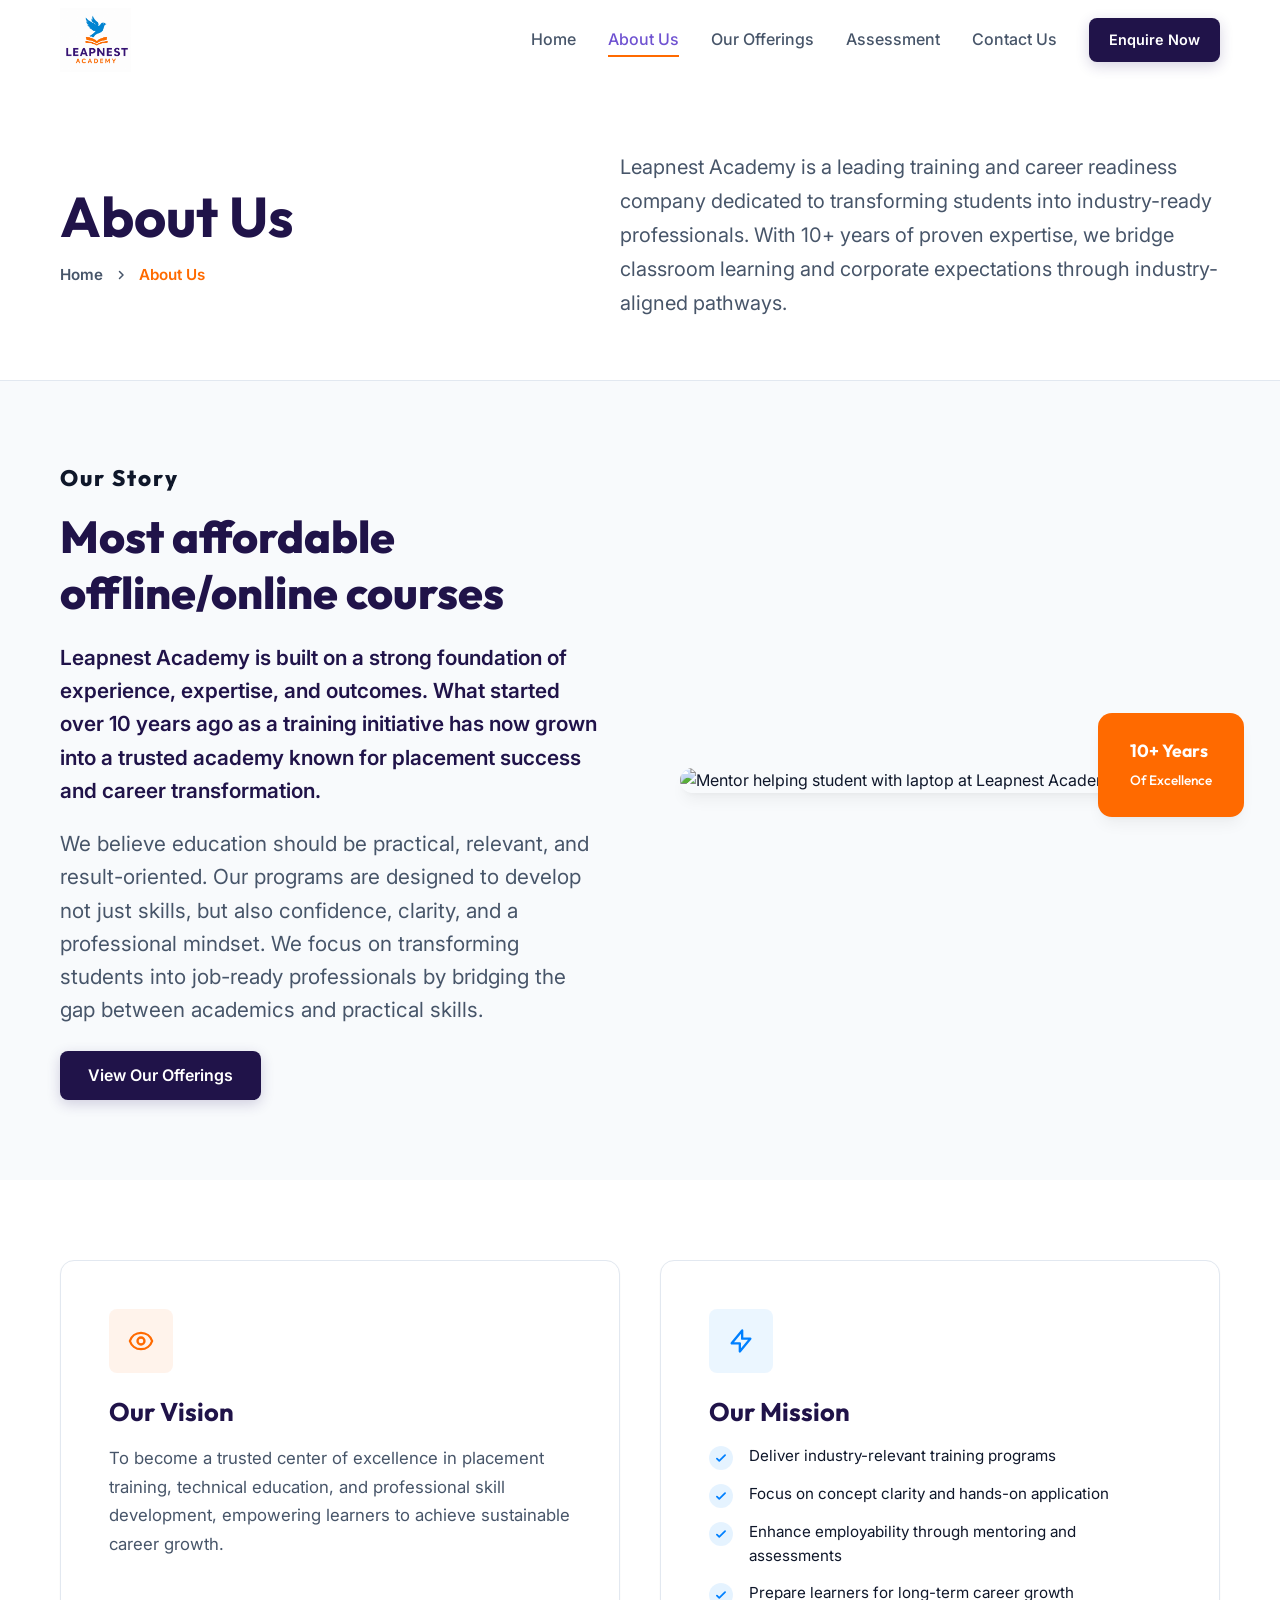
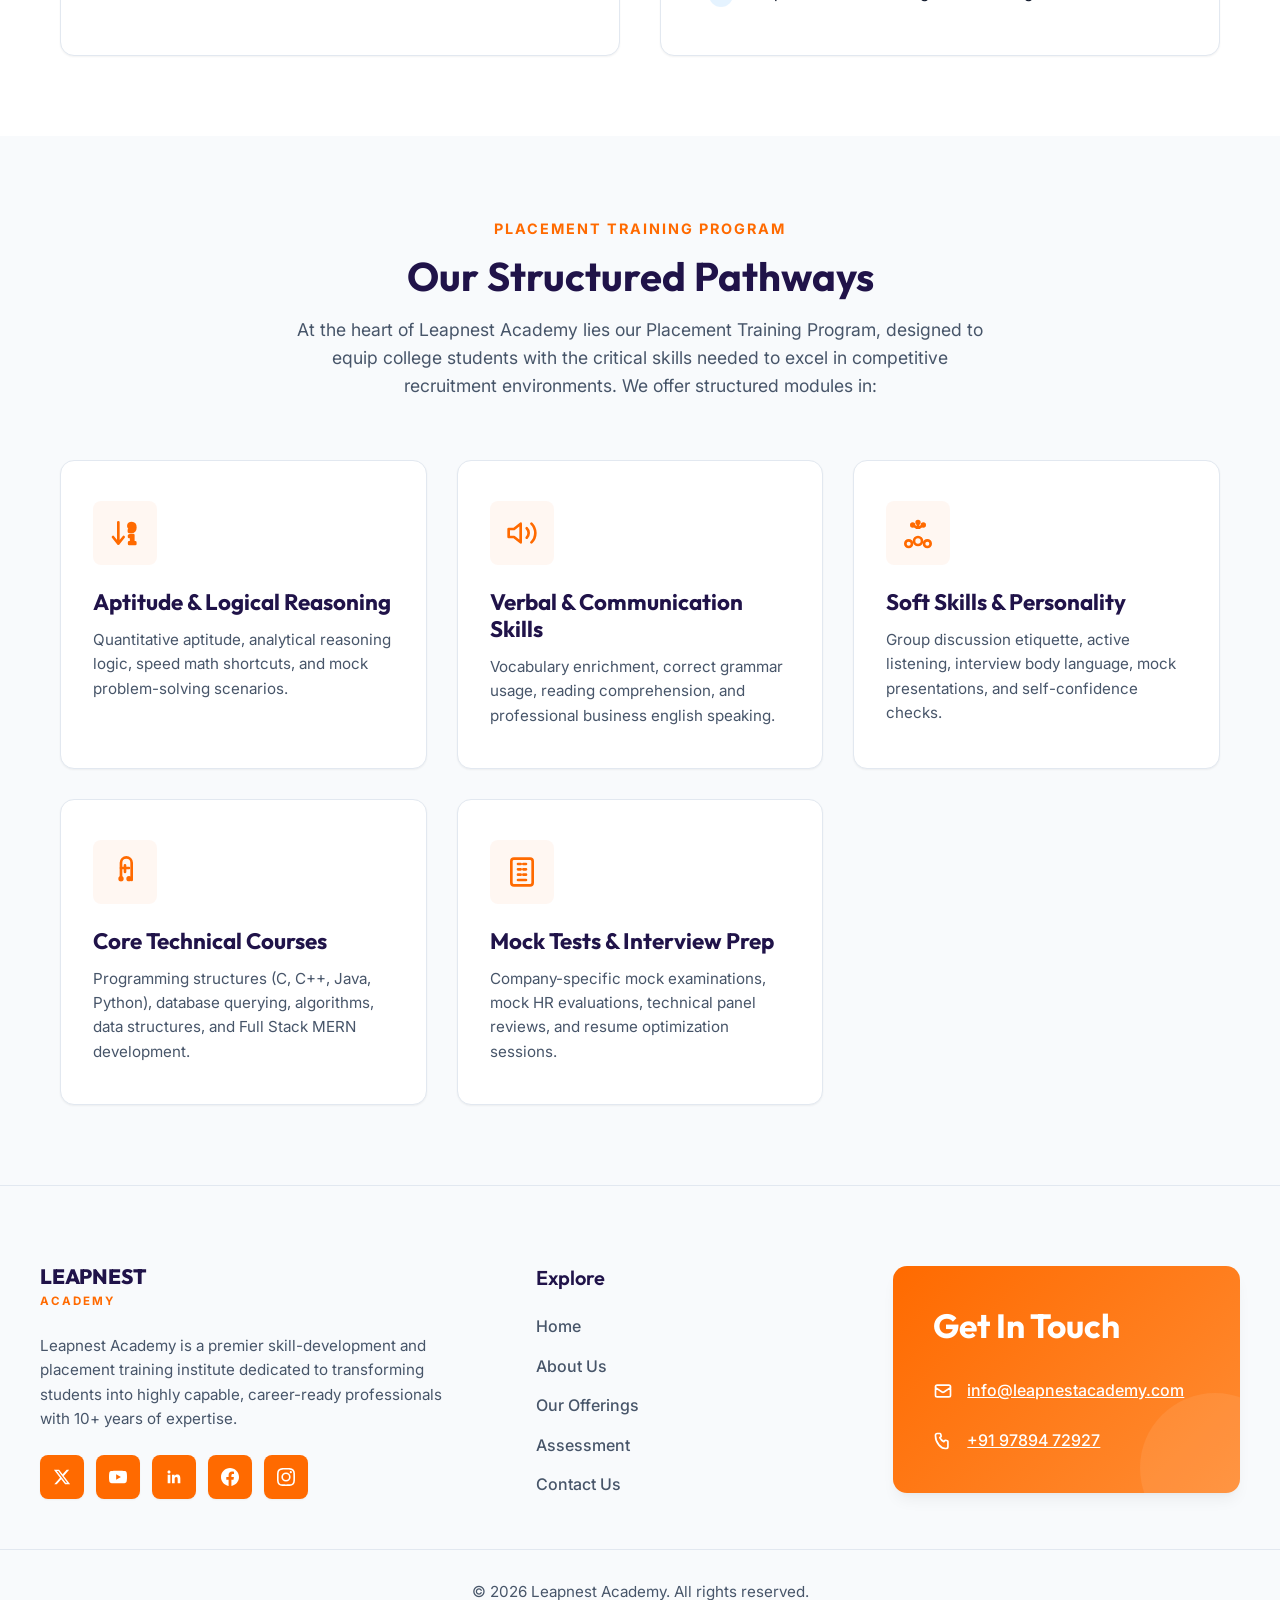
==== commit 2b103de0: "fix: align slider cards perfectly by pixels, add responsive CSS classes, and stack banners on mobile" ====
--- a/about-us.html
+++ b/about-us.html
@@ -60,12 +60,12 @@
   <section class="section-padding">
     <div class="container feature-grid">
       <div class="feature-grid__content animate-on-scroll">
-        <span class="section-header__tag" style="text-align: left; margin-bottom: 12px; font-size: 1.4rem; font-weight: 800; letter-spacing: 2px; display: block;">Our Story</span>
-        <h2 class="section-header__title" style="text-align: left; margin-bottom: 20px; font-size: 2.6rem; font-weight: 800; line-height: 1.2;">Most affordable offline/online courses</h2>
-        <p class="card__desc" style="font-size: 1.3rem; margin-bottom: 20px; line-height: 1.7; color: var(--clr-primary); font-weight: 600;">
+        <span class="responsive-tag" style="text-align: left;">Our Story</span>
+        <h2 class="responsive-title" style="text-align: left; margin-bottom: 20px;">Most affordable offline/online courses</h2>
+        <p class="card__desc responsive-subtitle" style="margin-bottom: 20px; color: var(--clr-primary); font-weight: 600;">
           Leapnest Academy is built on a strong foundation of experience, expertise, and outcomes. What started over 10 years ago as a training initiative has now grown into a trusted academy known for placement success and career transformation.
         </p>
-        <p class="card__desc" style="font-size: 1.2rem; line-height: 1.7; margin-bottom: 24px; color: var(--clr-text-muted);">
+        <p class="card__desc responsive-subtitle" style="margin-bottom: 24px;">
           We believe education should be practical, relevant, and result-oriented. Our programs are designed to develop not just skills, but also confidence, clarity, and a professional mindset. We focus on transforming students into job-ready professionals by bridging the gap between academics and practical skills.
         </p>
         <a href="our-offerings.html" class="btn btn--primary">View Our Offerings</a>
--- a/css/styles.css
+++ b/css/styles.css
@@ -1893,8 +1893,314 @@
   font-weight: 700 !important;
 }
 
-
-
-
-
-
+/* Modal Overlay base styling */
+.modal-overlay {
+  position: fixed;
+  inset: 0;
+  background-color: rgba(15, 23, 42, 0.75); /* Slate backdrop */
+  backdrop-filter: blur(8px);
+  display: flex;
+  align-items: center;
+  justify-content: center;
+  z-index: 1000;
+  opacity: 0;
+  pointer-events: none;
+  transition: opacity 0.3s ease;
+}
+
+.modal-overlay.modal-overlay--show {
+  opacity: 1;
+  pointer-events: auto;
+}
+
+/* Modal Content block */
+.modal-content {
+  background-color: var(--clr-bg-white);
+  border-radius: var(--radius-lg);
+  box-shadow: var(--shadow-2xl);
+  padding: 40px;
+  width: 100%;
+  max-width: 550px;
+  max-height: 90vh;
+  overflow-y: auto;
+  position: relative;
+  border: 1px solid var(--clr-border);
+}
+
+.modal-close-btn {
+  position: absolute;
+  top: 20px;
+  right: 20px;
+  background: none;
+  border: none;
+  font-size: 2rem;
+  font-weight: 300;
+  color: var(--clr-text-muted);
+  cursor: pointer;
+  line-height: 1;
+  transition: color 0.2s ease;
+}
+
+.modal-close-btn:hover {
+  color: var(--clr-primary);
+}
+
+.modal-title {
+  font-family: var(--font-heading);
+  font-size: 1.75rem;
+  font-weight: 800;
+  color: var(--clr-primary);
+  margin-bottom: 8px;
+}
+
+.modal-subtitle {
+  font-size: 0.95rem;
+  color: var(--clr-text-muted);
+  margin-bottom: 24px;
+}
+
+/* Form layouts */
+.modal-form .form-group {
+  margin-bottom: 20px;
+}
+
+.modal-form label {
+  display: block;
+  font-weight: 600;
+  color: var(--clr-primary);
+  margin-bottom: 6px;
+  font-size: 0.95rem;
+}
+
+.modal-form input[type="text"],
+.modal-form textarea {
+  width: 100%;
+  padding: 12px 16px;
+  border: 1px solid var(--clr-border);
+  border-radius: var(--radius-md);
+  font-family: var(--font-body);
+  font-size: 1rem;
+  color: var(--clr-primary);
+  transition: border-color 0.2s ease, box-shadow 0.2s ease;
+}
+
+.modal-form input[type="text"]:focus,
+.modal-form textarea:focus {
+  outline: none;
+  border-color: var(--clr-primary-light);
+  box-shadow: 0 0 0 3px rgba(47, 28, 106, 0.1);
+}
+
+/* Star rating dynamic widget */
+.star-rating-input {
+  display: flex;
+  gap: 6px;
+  font-size: 1.75rem;
+}
+
+.star-item {
+  color: #e2e8f0;
+  cursor: pointer;
+  transition: color 0.15s ease;
+}
+
+.star-item--active {
+  color: #ffb900;
+}
+
+/* Avatar Selector options */
+.avatar-selector {
+  display: flex;
+  gap: 12px;
+}
+
+.avatar-option {
+  position: relative;
+  cursor: pointer;
+}
+
+.avatar-option input[type="radio"] {
+  position: absolute;
+  opacity: 0;
+  width: 0;
+  height: 0;
+}
+
+.avatar-option img {
+  width: 54px;
+  height: 54px;
+  border-radius: 50%;
+  object-fit: cover;
+  border: 3px solid transparent;
+  transition: transform 0.2s ease, border-color 0.2s ease;
+}
+
+.avatar-option input[type="radio"]:checked + img {
+  border-color: var(--clr-accent);
+  transform: scale(1.08);
+}
+
+.avatar-option:hover img {
+  transform: scale(1.05);
+}
+
+/* Zoom Lightbox elements */
+.lightbox-overlay {
+  position: fixed;
+  inset: 0;
+  background-color: rgba(15, 23, 42, 0.95); /* Dark solid slate */
+  display: flex;
+  align-items: center;
+  justify-content: center;
+  z-index: 1100;
+  opacity: 0;
+  pointer-events: none;
+  transition: opacity 0.3s ease;
+}
+
+.lightbox-overlay.lightbox-overlay--show {
+  opacity: 1;
+  pointer-events: auto;
+}
+
+.lightbox-content {
+  display: flex;
+  flex-direction: column;
+  align-items: center;
+  max-width: 90vw;
+  max-height: 90vh;
+}
+
+.lightbox-content img {
+  max-width: 100%;
+  max-height: 70vh;
+  border-radius: 12px;
+  box-shadow: 0 10px 30px rgba(0, 0, 0, 0.5);
+  border: 4px solid rgba(255, 255, 255, 0.1);
+  object-fit: contain;
+}
+
+.lightbox-caption {
+  margin-top: 20px;
+  color: #ffffff;
+  font-family: var(--font-heading);
+  font-size: 1.25rem;
+  font-weight: 700;
+  text-align: center;
+}
+
+.lightbox-close-btn {
+  position: absolute;
+  top: 30px;
+  right: 30px;
+  background: none;
+  border: none;
+  font-size: 3rem;
+  font-weight: 300;
+  color: rgba(255, 255, 255, 0.7);
+  cursor: pointer;
+  line-height: 1;
+  transition: color 0.2s ease;
+}
+
+.lightbox-close-btn:hover {
+  color: #ffffff;
+}
+
+/* Avatar photo trigger hover effect */
+.testimonial-card__avatar {
+  cursor: pointer;
+  transition: transform 0.2s ease, border-color 0.2s ease;
+}
+
+.testimonial-card__avatar:hover {
+  transform: scale(1.08);
+  border-color: var(--clr-accent);
+}
+
+/* Animations scale-up */
+.animate-scale {
+  transform: scale(0.9);
+  transition: transform 0.3s cubic-bezier(0.34, 1.56, 0.64, 1);
+}
+
+.modal-overlay--show .animate-scale,
+.lightbox-overlay--show .animate-scale {
+  transform: scale(1);
+}
+
+/* Responsive typography selectors to avoid inline style cutoff issues */
+.responsive-tag {
+  font-size: 1.4rem;
+  font-weight: 800;
+  letter-spacing: 2px;
+  display: block;
+  margin-bottom: 12px;
+  font-family: var(--font-heading);
+}
+
+@media (max-width: 768px) {
+  .responsive-tag {
+    font-size: 1.15rem;
+    letter-spacing: 1px;
+  }
+}
+
+.responsive-title {
+  font-size: 2.8rem;
+  font-weight: 800;
+  margin-bottom: 16px;
+  line-height: 1.25;
+  font-family: var(--font-heading);
+  color: var(--clr-primary);
+}
+
+@media (max-width: 768px) {
+  .responsive-title {
+    font-size: 2.1rem;
+  }
+}
+
+@media (max-width: 480px) {
+  .responsive-title {
+    font-size: 1.75rem;
+  }
+}
+
+.responsive-subtitle {
+  font-size: 1.3rem;
+  line-height: 1.6;
+  color: var(--clr-text-muted);
+}
+
+@media (max-width: 768px) {
+  .responsive-subtitle {
+    font-size: 1.1rem;
+    line-height: 1.5;
+  }
+}
+
+/* Page Banner grid layout mobile responsive overrides */
+@media (max-width: 768px) {
+  .page-banner__grid {
+    grid-template-columns: 1fr !important;
+    gap: 24px !important;
+    text-align: center !important;
+  }
+  .page-banner {
+    padding: 120px 0 40px 0 !important;
+  }
+  .page-banner__breadcrumbs {
+    justify-content: center;
+  }
+  .page-banner__desc {
+    font-size: 1.1rem !important;
+  }
+}
+
+
+
+
+
+
+
